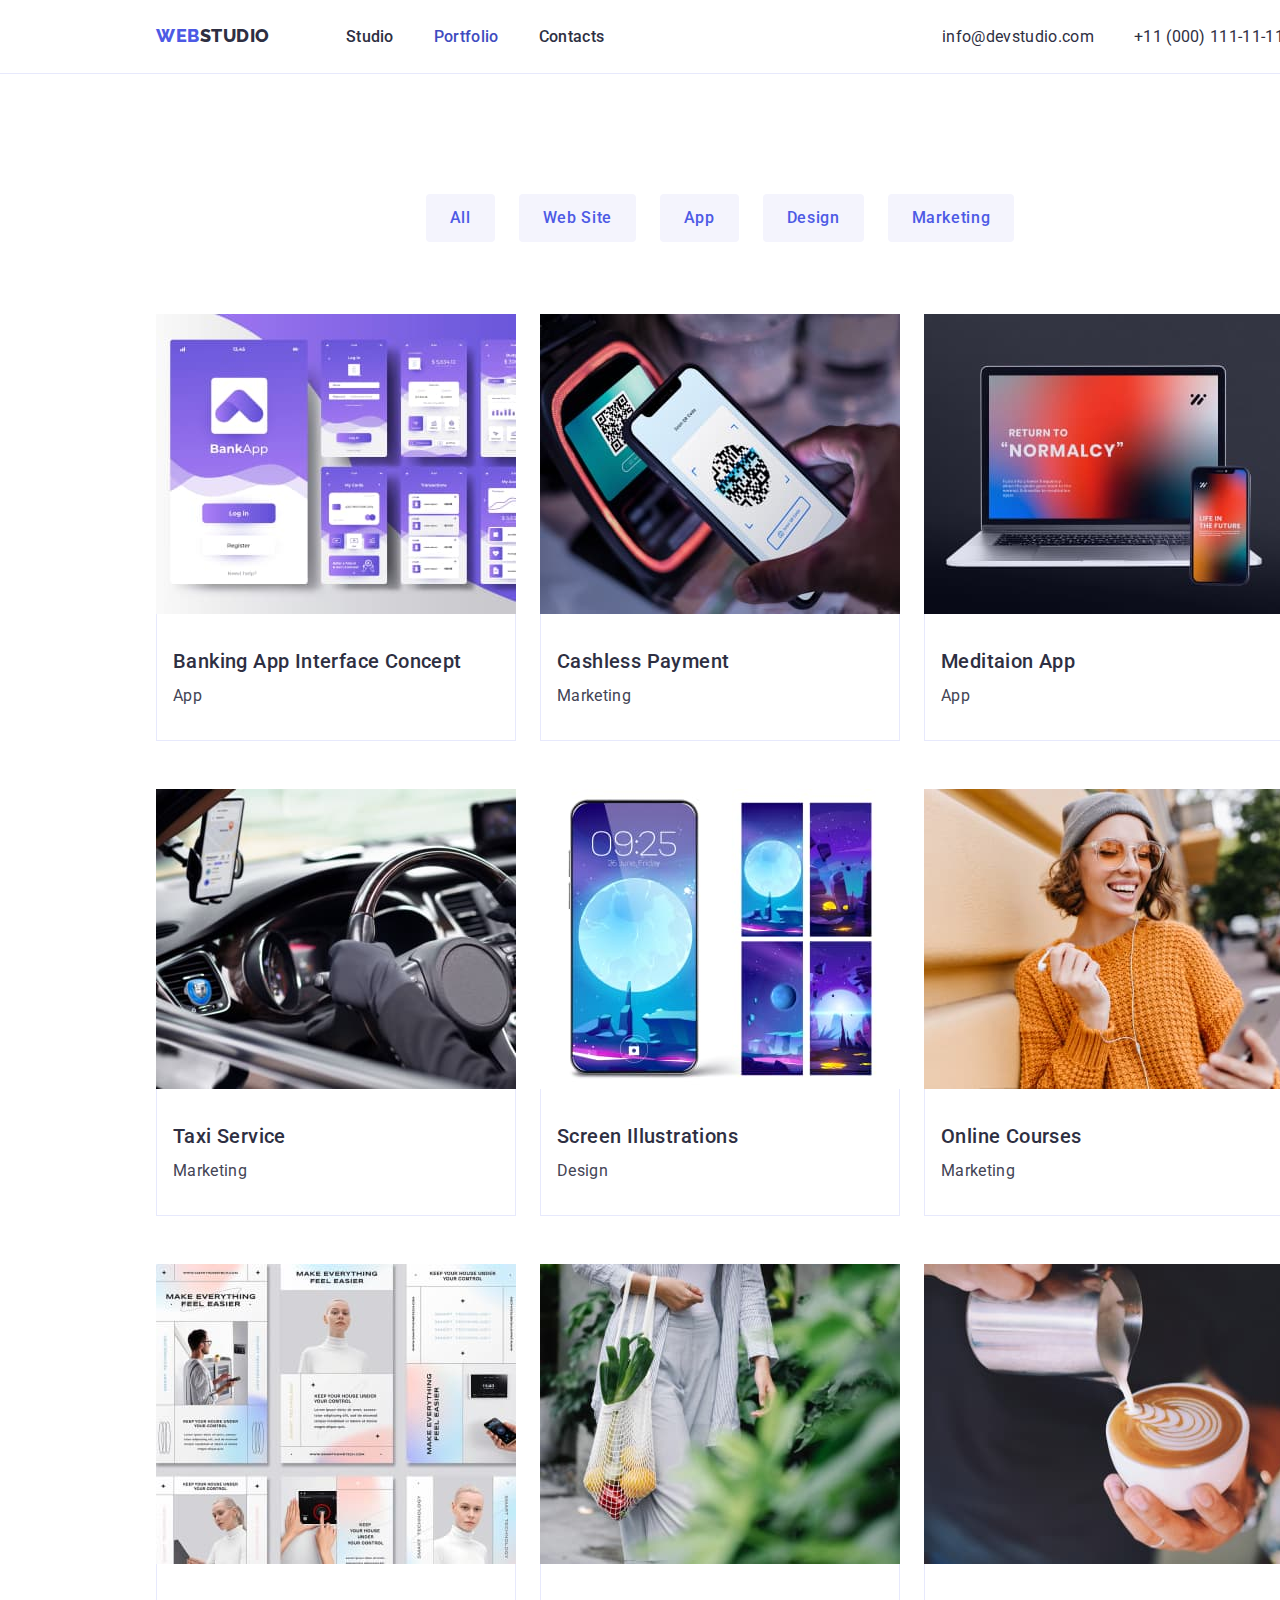
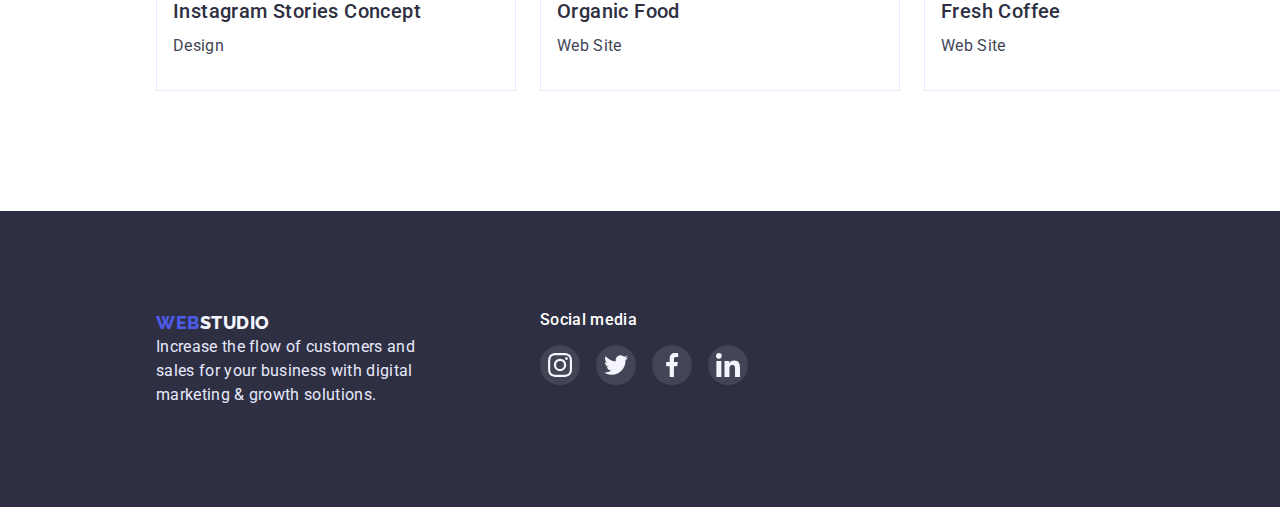
==== portfolio.html @ 7e6dd776 "Initial commit" ====
<!DOCTYPE html>
<html lang="en">

<head>
    <meta charset="UTF-8">
    <meta http-equiv="X-UA-Compatible" content="IE=edge">
    <meta name="viewport" content="width=device-width, initial-scale=1.0">
    <title>WebStudio</title>
    <!-- fonts -->

    <!-- Спочатку нормалізатор -->
    <link href="https://cdnjs.cloudflare.com/ajax/libs/modern-normalize/1.0.0/modern-normalize.min.css"
        rel="stylesheet">
    <link href="https://fonts.googleapis.com" rel="preconnect">
    <link href="https://fonts.gstatic.com" rel="preconnect" crossorigin>
    <link href="https://fonts.googleapis.com/css2?family=Raleway:wght@800&family=Roboto:wght@400;500;700&display=swap"
        rel="stylesheet">
    <!-- css -->
    <link href="./css/styles.css" rel="stylesheet">
</head>

<body>

    <!-- header шапка -->

    <header class="page-header">
        <div class="container nav-cont">
            <nav>
                <div class="wrap-logo">
                    <a class="logo" href="./index.html">
                        Web<span class="span-dark">Studio</span>
                    </a>

                    <ul class="site-nav list">
                        <li class="item"><a class="link" href="./index.html">Studio</a></li>
                        <li class="item"><a class="link current" href="./portfolio.html">Portfolio</a></li>
                        <li class="item"><a class="link" href>Contacts</a></li>
                    </ul>
                </div>
            </nav>

            <address>
                <ul class="auth-nav list">
                    <li class="item"><a class="link contacts" href="mailto:info@devstudio.com">info@devstudio.com</a>
                    </li>
                    <li class="item"><a class="link contacts" href="tel:+110001111111">+11 (000) 111-11-11</a></li>
                </ul>

            </address>

        </div>
    </header>

    <main>
        <!-- filters -->
        <section class="section portfolio">
            <div class="container">
                <!-- <div class="filter"> -->
                <!-- <h1 class="main-title" hidden> filters our projects</h1> -->
                <ul class="list filter-set">
                    <li class="filter-item item"><button class="btn-total btn-light btn-filter"
                            type="button">All</button></li>
                    <li class="filter-item item"><button class="btn-total btn-light btn-filter" type="button">Web
                            Site</button>
                    </li>
                    <li class="filter-item item"><button class="btn-total btn-light btn-filter" type="button"> App
                        </button></li>
                    <li class="filter-item item"><button class="btn-total btn-light btn-filter" type="button">
                            Design
                        </button>
                    </li>
                    <li class="filter-item item"><button class="btn-total btn-light btn-filter" type="button">
                            Marketing
                        </button>
                    </li>
                </ul>
                <!-- </div> -->

                <!-- row1 -->
                <ul class="list card-set">
                    <li class="card-item">
                        <div class="link-wrap">
                            <a class="link link-block" href>
                                <img src="./images/portfolio/row1/img.jpg" alt="bank app" width="360" height="360">
                                <div class="border">
                                    <h2 class="title-item">Banking App Interface Concept</h2>
                                    <p class="item">App</p>
                                </div>

                            </a>
                        </div>
                    </li>
                    <li class="card-item">
                        <div class="link-wrap">
                            <a class="link link-block" href>
                                <img src="./images/portfolio/row1/img1.jpg" alt="Cashless" width="360" height="360">
                                <div class="border">
                                    <h2 class="title-item">Cashless Payment</h2>
                                    <p class="item">Marketing</p>
                                </div>

                            </a>
                        </div>
                    </li>
                    <li class="card-item">
                        <div class="link-wrap">
                            <a class="link link-block" href>
                                <img src="./images/portfolio/row1/img2.jpg" alt="Mediation App" width="360"
                                    height="360">
                                <div class="border">
                                    <h2 class="title-item">Meditaion App</h2>
                                    <p class="item">App</p>
                                </div>
                            </a>
                        </div>
                    </li>
                    <!-- row2 -->
                    <li class="card-item">
                        <div class="link-wrap">
                            <a class="link link-block" href>
                                <img src="./images/portfolio/row2/img.jpg" alt="Taxi" width="360" height="360">
                                <div class="border">
                                    <h2 class="title-item">Taxi Service</h2>
                                    <p class="item">Marketing</p>
                                </div>
                            </a>
                        </div>
                    </li>
                    <li class="card-item">
                        <div class="link-wrap">
                            <a class="link link-block" href>
                                <img src="./images/portfolio/row2/img1.jpg" alt="Screen" width="360" height="360">
                                <div class="border">
                                    <h2 class="title-item">Screen Illustrations</h2>
                                    <p class="item">Design</p>
                                </div>
                            </a>
                        </div>
                    </li>
                    <li class="card-item">
                        <div class="link-wrap">
                            <a class="link link-block" href>
                                <img src="./images/portfolio/row2/img2.jpg" alt="Online" width="360" height="360">
                                <div class="border">
                                    <h2 class="title-item">Online Courses</h2>
                                    <p class="item">Marketing</p>
                                </div>
                            </a>
                        </div>
                    </li>
                    <!-- row3 -->
                    <li class="card-item">
                        <div class="link-wrap">
                            <a class="link link-block" href>
                                <img src="./images/portfolio/row3/img2.jpg" alt="instagram" width="360" height="360">
                                <div class="border">
                                    <h2 class="title-item">Instagram Stories Concept</h2>
                                    <p class="item">Design</p>
                                </div>
                            </a>
                        </div>
                    </li>
                    <li class="card-item">
                        <div class="link-wrap">
                            <a class="link link-block" href>
                                <img src="./images/portfolio/row3/img1.jpg" alt="organic food" width="360" height="360">
                                <div class="border">
                                    <h2 class="title-item">Organic Food</h2>
                                    <p class="item">Web Site</p>
                                </div>
                            </a>
                        </div>
                    </li>
                    <li class="card-item">
                        <div class="link-wrap">
                            <a class="link link-block" href>
                                <img src="./images/portfolio/row3/img.jpg" alt="Fresh Coffee" width="360" height="360">
                                <div class="border">
                                    <h2 class="title-item">Fresh Coffee</h2>
                                    <p class="item">Web Site</p>
                                </div>
                            </a>
                        </div>
                    </li>
                </ul>
            </div>
        </section>


    </main>


    <!-- Footer -->
    <footer class="section footer">

        <div class="container">
            <div class="footer-wrap">
                <div class="footer-logo">
                    <a class="logo" href="./index.html">
                        Web<span class="span-light">Studio</span>
                    </a>
                    <p class="item item-footer">Increase the flow of customers and sales for your business with digital
                        marketing & growth solutions.</p>
                </div>
                <div class="footer-socials">
                    <p class="footer-item"> Social media</p>
                    <ul class="socials-footer list">
                        <li><a class="socials-link link" href="https://instagram.com" aria-label="Instagram"
                                target="_blank" rel="noopener noreferrer">
                                <svg class="socials-icon" width="24" height="24">
                                    <use href="./images/icons/icons.svg#icon-instagram"></use>
                                </svg>
                            </a>
                        </li>
                        <li><a class="socials-link link" href="https://twitter.com" aria-label="Twitter" target="_blank"
                                rel="noopener noreferrer">
                                <svg class="socials-icon" width="24" height="24">
                                    <use href="./images/icons/icons.svg#icon-twitter"></use>
                                </svg>
                            </a>
                        </li>
                        <li><a class="socials-link link " href="https://facebook.com" aria-label="Facebook"
                                target="_blank" rel="noopener noreferrer">
                                <svg class="socials-icon" width="24" height="24">
                                    <use href="./images/icons/icons.svg#icon-facebook"></use>
                                </svg>
                            </a>
                        </li>
                        <li><a class="socials-link link" href="https://linkedin.com" aria-label="LinkedIn"
                                target="_blank" rel="noopener noreferrer">
                                <svg class="socials-icon" width="24" height="24">
                                    <use href="./images/icons/icons.svg#icon-linkedin"></use>
                                </svg>
                            </a>
                        </li>
                    </ul>
                </div>




            </div>
        </div>


    </footer>




</body>

</html>
---- css/styles.css ----
/* body {
  background-color: #47ff94;
} */
:root {
  /* Fonts */

  /* Text colors */
  --main-txt-cl: #434455;
  --accent-txt-cl: #2e2f42;
  --subtle-txt-cl: #8e8f99;
  --light-txt-cl: #f4f4fd;
  --modal-txt-cl: #2e2f42;
  --hero-txt-cl: #2e2f42;
  --brand-txt-cl: #4d5ae5;
  --pressed-txt-cl: #404bbf;
  --dark-txt-cl: #2e2f42;
  --btn-txt-cl: #ffffff;
  --link-txt-cl: #2e2f42;
  --hero-txt-cl: #ffffff;
  --footer-txt-cl: #e7e9fc;

  --access: #31d0aa;
  --access-75: rgba(49, 208, 170, 0.75);
  --access-50: rgba(49, 208, 170, 0.5);
  --access-10: rgba(49, 208, 170, 0.1);

  /* Backgrounds colors */
  --main-bg-cl: #434455;
  --accent-bg-cl: #2e2f42;
  --subtle-bg-cl: #8e8f99;
  --light-bg-cl: #f4f4fd;
  --modal-bg-cl: #2e2f42;
  --hero-bg-cl: #2e2f42;
  --brand-bg-cl: #4d5ae5;
  --pressed-bg-cl: #404bbf;
  --dark-bg-cl: #2e2f42;
  --border-cl: #e7e9fc;
  --bg-cl-light: #ffffff;

  /* others */
  --indent: 48px 24px;
  --items: 9;
  --bg-cl-ellipse: rgba(255, 255, 255, 0.1);
  --bg-cl-ellipse-hover: #31d0aa;
}
.btn-total {
  padding: 0;
}
body {
  width: 1440px;
  margin-right: auto;
  margin-left: auto;
  color: var(--main-txt-cl);
  font-family: "Roboto", sans-serif;
  letter-spacing: 0.02em;
}

.page-header {
  padding-top: 24px;
  padding-bottom: 24px;
  border-bottom: 1px solid var(--border-cl);
}

.hero {
  max-width: 1440px;
  height: 600px;
  padding-top: 188px;
  padding-bottom: 188px;
  background-color: var(--hero-bg-cl);
  background-image: linear-gradient(
      rgba(46, 47, 66, 0.7),
      rgba(46, 47, 66, 0.7)
    ),
    url(../images/people-office\ 1.jpg);
  background-size: cover;
  background-repeat: no-repeat;
  text-align: center;
}
.container {
  width: 1158px;
  margin: 0 auto;
  padding-right: 15px;
  padding-left: 15px;
}

nav .current {
  color: var(--pressed-txt-cl);
}

h2,
h3,
h4,
h5,
h6 {
  color: var(--dark-txt-cl);
}
.section {
  width: 1440px;
  margin-right: auto;
  margin-left: auto;
  padding-top: 120px;
  padding-bottom: 120px;
}
.section.works {
  padding-top: 0;
}
.section .portfolio {
  padding-top: 120px;
}
/**
  |============================
  | Team
  |============================
*/

.team {
  margin-bottom: 0;
  padding-top: 100px;
  padding-bottom: 100px;
  background-color: var(--light-bg-cl);
}
.team-ul {
  display: flex;
  gap: 24px;
}
.team-item {
  width: 264px;
}
.team-item > .item {
  padding-top: 32px;
  padding-bottom: 32px;

  background-color: var(--bg-cl-light);
  text-align: center;
}
.team-position {
  margin-bottom: 20px;
}
.socials {
  display: flex;
  gap: 24px;
  justify-content: center;
}
.socials-link {
  display: flex;
  justify-content: center;
  align-items: center;
  width: 40px;
  height: 40px;
  border-radius: 50%;
  background-color: var(--brand-bg-cl);
}
.link {
}

.socials-link:hover,
.socials-link:focus {
  background-color: var(--pressed-bg-cl);
}
.socials-icon {
  fill: var(--light-bg-cl);
}

/* .container.footer {
  width: 264px;
  height: 110px;
  outline: 5px solid yellow;
} */
.section-mini {
  width: 1158px;
  margin: 0 auto 120px;
  padding-top: 120px;
  padding-right: 15px;
  padding-left: 15px;
}
/* h1 */
.main-title {
  width: 494px;
  height: 120px;

  margin-top: 0;
  margin-right: auto;
  margin-bottom: 48px;
  margin-left: auto;
  color: var(--hero-txt-cl);
  font-size: 56px;
  line-height: 60px;
  letter-spacing: 2%;
  text-align: center;
}
/* h2 */
.title {
  margin-top: 0;
  margin-bottom: 72px;

  font-size: 36px;
  line-height: 1.11;
  letter-spacing: 0.02em;
  text-align: center;
  text-transform: capitalize;
}
.title.top-padding {
  padding-top: 120px;
}
/* h3 */
.title-item {
  margin-top: 0;
  margin-bottom: 8px;

  font-weight: 500;
  font-size: 20px;

  /* line-height: 1.2; */
  /* letter-spacing: 0.02em; */

  /* font-family: 'Roboto';
font-style: normal;
font-weight: 500;
font-size: 20px;
line-height: 24px; */

  letter-spacing: 0.02em;
}

/* p */
.item {
  color: var(--main-txt-cl);
  font-weight: 400;
  font-size: 16px;
  line-height: 1.5;
  letter-spacing: 0.02em;
}
.border > .item {
  margin-bottom: 0;
}

.link {
  color: var(--accent-txt-cl);
  font-weight: 500;
  font-style: normal;
  font-size: 16px;
  font-family: "Roboto";
  line-height: 1.5;
  letter-spacing: 0.02em;
  text-decoration: none;
}
.link:hover,
.link:focus,
.link.contacts:hover,
.link.contacts:focus {
  color: var(--pressed-txt-cl);
}
.contacts {
  font-weight: 400;
  font-size: 16px;
  line-height: 1.5;
  letter-spacing: 0.02em;
}
.btn {
  margin-bottom: 188px;
  padding: 16px 32px;
  border: none;
  background-color: var(--brand-bg-cl);

  color: var(--btn-txt-cl);
  font-weight: 500;
  font-size: 16px;
  font-family: "Roboto", sans-serif;
  line-height: 1.5;
  letter-spacing: 0.04em;
  cursor: pointer;
}
.btn-filter {
  min-width: 69px;
  min-height: 48px;
  border-radius: 4px;

  padding: 12px 24px;
  border: none;
  background-color: var(--brand-bg-cl);

  color: var(--btn-txt-cl);
  font-weight: 500;
  font-size: 16px;
  font-family: "Roboto", sans-serif;
  line-height: 1.5;
  letter-spacing: 0.04em;

  cursor: pointer;
}
.btn-filter:hover,
.btn-filter:focus {
  background-color: var(--pressed-bg-cl);
  color: var(--btn-txt-cl);
  box-shadow: 0px 3px 1px rgba(0, 0, 0, 0.1), 0px 2px 1px rgba(0, 0, 0, 0.08),
    0px 2px 2px rgba(0, 0, 0, 0.12);
}
.btn.primary {
  background-color: var(--brand-bg-cl);
}
.btn.secondary {
  background-color: var(--pressed-bg-cl);
}
.btn:hover,
.btn:focus {
  background-color: var(--pressed-bg-cl);
  color: var(--light-txt-cl);
}
.btn-light {
  background-color: var(--light-bg-cl);
  color: var(--brand-txt-cl);
}
.logo {
  display: block;
  /* margin-bottom: 16px; */

  /* IRIS */

  color: var(--brand-txt-cl);
  font-weight: 800;
  font-style: normal;
  font-size: 18px;

  font-family: "Raleway";
  line-height: 1.33;
  letter-spacing: 0.03em;
  text-decoration: none;
  text-transform: uppercase;
}
.span-light {
  color: var(--light-txt-cl);
  /* background-color: darkblue; */
}
.span-dark {
  color: var(--modal-txt-cl);
}
.list {
  margin: 0;
  padding: 0;
  list-style-type: none;
}
.site-nav {
  display: flex;
  margin-left: 76px;
}
/* .site-nav li {
  outline: 1px solid tomato;
} */
.site-nav .item:not(:last-child) {
  margin-right: 40px;
}
.auth-nav .item + .item {
  margin-left: 40px;
}
.auth-nav {
  display: flex;
}
.auth-nav.item + .item {
  margin-left: 40px;
}
.nav-cont {
  display: flex;
  justify-content: space-between;
  align-items: center;
}
.wrap-logo {
  display: flex;
  align-items: baseline;
}
.wrap-logo:first-child {
  /* margin-left: 156px; */
}
.list p {
  margin-top: 0;
  /* margin-bottom: 0; */
}

.principles {
  display: flex;
  flex-wrap: wrap;
  gap: 24px;
}
.principles .item {
  width: 264px;
}
.feature-icons {
}
.feature-wrap {
  display: flex;
  height: 112px;
  justify-content: center;
  align-items: center;
  /* padding: 24px 100px; */
  margin-bottom: 8px;
  background-color: var(--light-bg-cl);
}
/* .section-mini .item {
  --items: 5;
} */

.example {
  display: flex;
  gap: 24px;
}
.example .item {
  width: 360px;
}

.filter-set {
  display: flex;
  flex-wrap: wrap;
  gap: 24px;
  justify-content: center;
  align-items: center;
  margin-bottom: 72px;
  padding-top: 0;
}
.filter {
  width: 586px;
  height: 48px;
  margin-top: 96px;
  margin-right: auto;
  margin-bottom: 72px;
  margin-left: auto;
}
/* --indent: 48px 24px;
  --items: 9;
} */
/* сетка */
.card-set {
  display: flex;
  flex-wrap: wrap;
  gap: var(--indent);
}
.visually-hidden {
  position: absolute;
  overflow: hidden;
  clip: rect(0 0 0 0);
  width: 1px;
  height: 1px;
  margin: -1px;
  padding: 0;
  border: 0;
  white-space: nowrap;
  clip-path: inset(50%);
}
.card-item {
  flex-basis: calc((100%- (var(--items)-1) * var(indent)) / var(--items));
}
img {
  display: block;
  max-width: 100%;
  height: auto;
}
.border {
  padding-top: 32px;
  padding-bottom: 32px;
  padding-left: 16px;
  border-right: 1px solid var(--border-cl);
  border-bottom: 1px solid var(--border-cl);
  border-left: 1px solid var(--border-cl);
}

.link-wrap:hover,
.link-wrap:focus {
  box-shadow: 0 2px 1px 0 rgba(46, 47, 66, 0.08);
  box-shadow: 0 1px 1px 0 rgba(46, 47, 66, 0.16);
  box-shadow: 0 1px 6px 0 rgba(46, 47, 66, 0.08);
}
.link-block {
  display: block;
}
.link-wrap {
}

.overlay {
  max-width: 1600px;
  height: 600px;
  margin-right: auto;
  margin-left: auto;
}

/**
  |============================
  | Footer
  |============================
*/

.footer {
  padding-top: 100px;
  padding-bottom: 100px;
  background-color: var(--dark-bg-cl);
}
.item-footer {
  width: 264px;
  margin: 0;
  color: var(--footer-txt-cl);
}
.footer-item {
  margin-top: 0;
  margin-bottom: 16px;

  color: var(--btn-txt-cl);
  font-weight: 500;
  font-style: normal;
  font-size: 16px;
  font-family: "Roboto";
  line-height: 1, 5;
  /* identical to box height, or 150% */

  letter-spacing: 0.02em;
}
.footer-socials {
  width: 208px;
}
.footer-wrap {
  display: flex;
  gap: 120px;
}
.socials-footer {
  display: flex;
  gap: 16px;
  justify-content: center;
}
.socials-footer .socials-link {
  background-color: var(--bg-cl-ellipse);
}
.socials-footer .socials-link:hover,
.socials-footer .socials-link:focus {
  background-color: var(--bg-cl-ellipse-hover);
}
.custom-link {
  display: flex;
  justify-content: center;
  align-items: center;
  width: 168px;
  height: 88px;
  border: 1px solid var(--subtle-bg-cl);
  border-radius: 4px;
  border-color: var(--subtle-bg-cl);
  color: var(--subtle-txt-cl);
}
.custom-link:hover,
.custom-link:focus {
  color: var(--pressed-bg-cl);
  border-color: var(--pressed-bg-cl);
}
.cust-icons {
  fill: currentColor;
}
.customers {
  display: flex;
  justify-content: space-between;
}
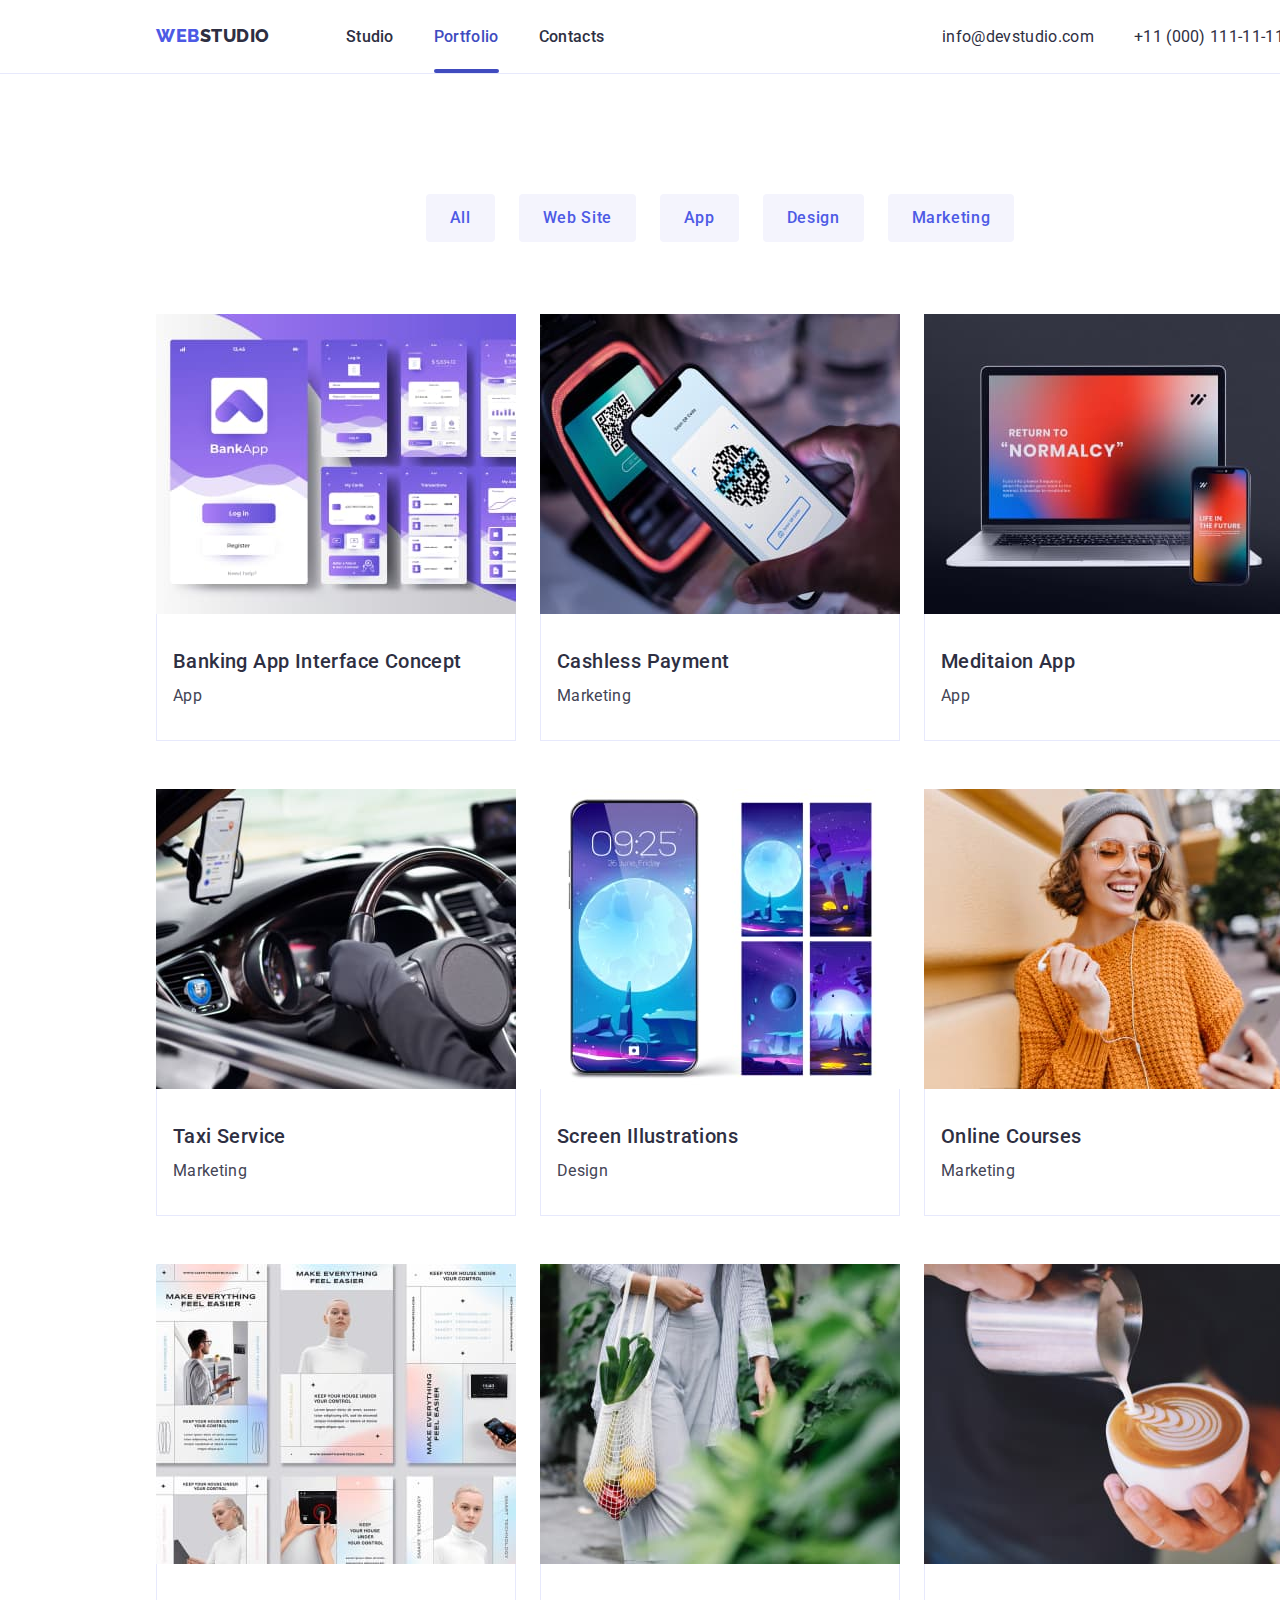
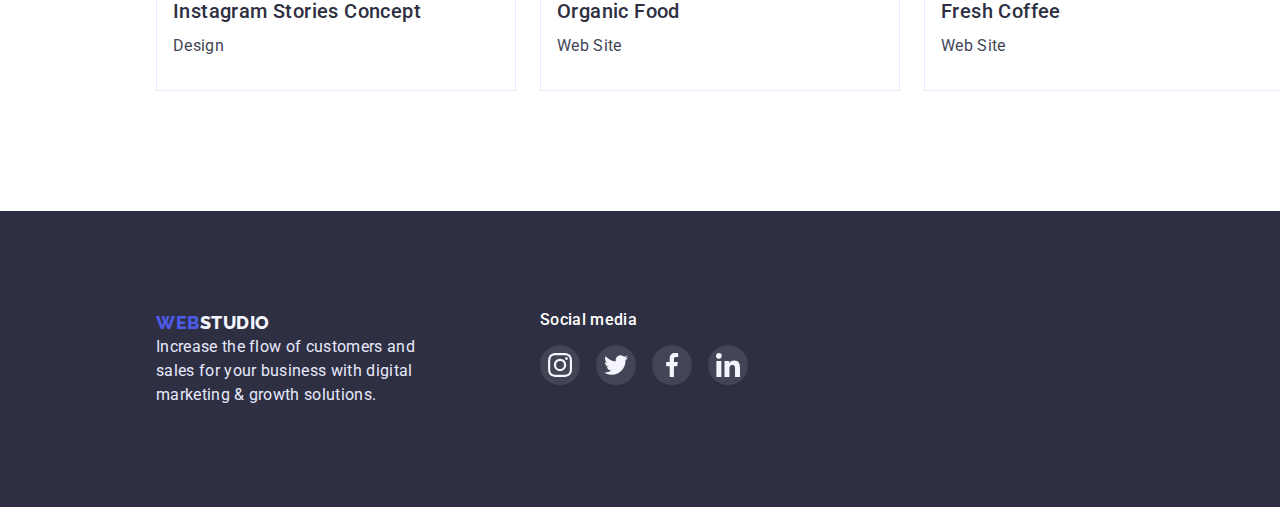
==== commit 642ce6a5: "05 start" ====
--- a/portfolio.html
+++ b/portfolio.html
@@ -32,9 +32,10 @@
                     </a>
 
                     <ul class="site-nav list">
-                        <li class="item"><a class="link" href="./index.html">Studio</a></li>
-                        <li class="item"><a class="link current" href="./portfolio.html">Portfolio</a></li>
-                        <li class="item"><a class="link" href>Contacts</a></li>
+                        <li class="item"><a class="header-nav-link link" href="./index.html">Studio</a></li>
+                        <li class="item"><a class="header-nav-link link current" href="./portfolio.html">Portfolio</a>
+                        </li>
+                        <li class="item"><a class="header-nav-link link" href="./index.html">Contacts</a></li>
                     </ul>
                 </div>
             </nav>
--- a/css/styles.css
+++ b/css/styles.css
@@ -83,10 +83,6 @@
   padding-left: 15px;
 }
 
-nav .current {
-  color: var(--pressed-txt-cl);
-}
-
 h2,
 h3,
 h4,
@@ -149,13 +145,17 @@
   height: 40px;
   border-radius: 50%;
   background-color: var(--brand-bg-cl);
-}
-.link {
+  transition-property: background-color;
+  transition-duration: 250ms;
+  transition-timing-function: cubic-bezier(0.4, 0, 0.2, 1);
 }
 
 .socials-link:hover,
 .socials-link:focus {
   background-color: var(--pressed-bg-cl);
+  transition-property: background-color;
+  transition-duration: 250ms;
+  transition-timing-function: cubic-bezier(0.4, 0, 0.2, 1);
 }
 .socials-icon {
   fill: var(--light-bg-cl);
@@ -243,12 +243,33 @@
   line-height: 1.5;
   letter-spacing: 0.02em;
   text-decoration: none;
+  transition-timing-function: cubic-bezier(0.4, 0, 0.2, 1);
+  transition-duration: 250ms;
+  transition-property: color;
 }
 .link:hover,
 .link:focus,
 .link.contacts:hover,
 .link.contacts:focus {
   color: var(--pressed-txt-cl);
+}
+nav .current {
+  color: var(--pressed-txt-cl);
+}
+
+.header-nav-link.current::after {
+  content: "";
+  position: absolute;
+  bottom: -24px;
+  display: block;
+  width: 100%;
+  height: 4px;
+  border-radius: 2px;
+  background-color: var(--pressed-bg-cl);
+}
+.header-nav-link {
+  position: relative;
+  display: block;
 }
 .contacts {
   font-weight: 400;
@@ -269,14 +290,17 @@
   line-height: 1.5;
   letter-spacing: 0.04em;
   cursor: pointer;
+  transition-property: background-color, color;
+  transition-duration: 250ms;
+  transition-timing-function: cubic-bezier(0.4, 0, 0.2, 1);
 }
 .btn-filter {
   min-width: 69px;
   min-height: 48px;
-  border-radius: 4px;
 
   padding: 12px 24px;
   border: none;
+  border-radius: 4px;
   background-color: var(--brand-bg-cl);
 
   color: var(--btn-txt-cl);
@@ -287,6 +311,9 @@
   letter-spacing: 0.04em;
 
   cursor: pointer;
+  transition-property: background-color, color, box-shadow;
+  transition-duration: 250ms;
+  transition-timing-function: cubic-bezier(0.4, 0, 0.2, 1);
 }
 .btn-filter:hover,
 .btn-filter:focus {
@@ -387,9 +414,9 @@
 }
 .feature-wrap {
   display: flex;
-  height: 112px;
   justify-content: center;
   align-items: center;
+  height: 112px;
   /* padding: 24px 100px; */
   margin-bottom: 8px;
   background-color: var(--light-bg-cl);
@@ -471,6 +498,9 @@
   display: block;
 }
 .link-wrap {
+  transition-property: box-shadow;
+  transition-duration: 2500ms;
+  transition-timing-function: cubic-bezier(0.4, 0, 0.2, 1);
 }
 
 .overlay {
@@ -524,6 +554,9 @@
 }
 .socials-footer .socials-link {
   background-color: var(--bg-cl-ellipse);
+  transition-property: background-color;
+  transition-duration: 250ms;
+  transition-timing-function: cubic-bezier(0.4, 0, 0.2, 1);
 }
 .socials-footer .socials-link:hover,
 .socials-footer .socials-link:focus {
@@ -536,14 +569,17 @@
   width: 168px;
   height: 88px;
   border: 1px solid var(--subtle-bg-cl);
+  border-color: var(--subtle-bg-cl);
   border-radius: 4px;
-  border-color: var(--subtle-bg-cl);
   color: var(--subtle-txt-cl);
+  transition-property: border-color, color;
+  transition-duration: 250ms;
+  transition-timing-function: cubic-bezier(0.4, 0, 0.2, 1);
 }
 .custom-link:hover,
 .custom-link:focus {
+  border-color: var(--pressed-bg-cl);
   color: var(--pressed-bg-cl);
-  border-color: var(--pressed-bg-cl);
 }
 .cust-icons {
   fill: currentColor;
